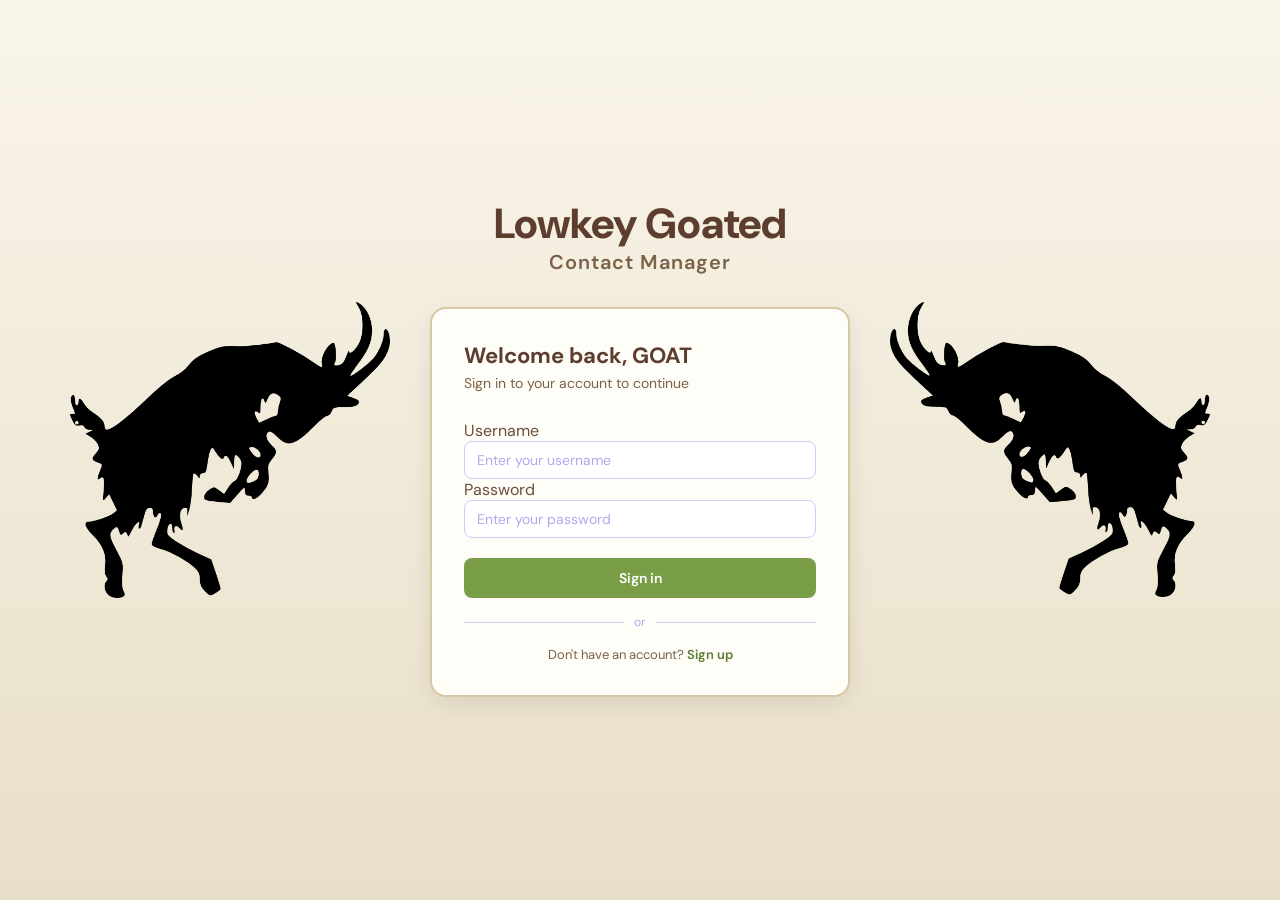
==== index.html @ 7cedb3e1 "Update index.html" ====
<!DOCTYPE html>
<html lang="en">
<head>
    <title>Contact Manager</title>
    <script type="text/javascript" src="js/md5.js"></script>
    <script type="text/javascript" src="js/code.js"></script>

    <link href="https://fonts.googleapis.com/css2?family=DM+Sans:wght@400;500;600&display=swap" rel="stylesheet">
    <style>
        * {
            box-sizing: border-box;
            margin: 0;
            padding: 0;
            font-family: 'DM Sans', sans-serif;
        }

        body {
            background: linear-gradient(180deg, #F9F5E9 0%, #E8DFC9 100%);
            display: flex;
            flex-direction: column;
            align-items: center;
            justify-content: center;
            min-height: 100vh;
        }

        /* brand header */
        #brand {
    display: flex;
    flex-direction: column;
    align-items: center;
    margin-bottom: 2rem;
}

#brand-main {
    font-size: 42px;
    font-weight: 800;
    color: #5C3D2E;
    line-height: 1;
}

#brand-sub {
    font-size: 20px;
    font-weight: 600;
    color: #7A6248;
    margin-top: 4px;
    letter-spacing: 1px;
}
        #brand-center {
            display: flex;
            align-items: center;
            gap: 12px;
        }

        /* login card */
        #loginDiv {
            background-color: #FFFDF7;
            border: 2px solid #D7C7A5;
            border-radius: 16px;
            padding: 2rem;
            width: 100%;
            max-width: 420px;
            box-shadow: 0 8px 24px rgba(0,0,0,0.08);
        }

        #inner-title {
            display: block;
            font-size: 22px;
            font-weight: 700;
            color: #5C3D2E;
            margin-bottom: 4px;
        }

        #login-subtitle {
            display: block;
            font-size: 14px;
            color: #7A6248;
            margin-bottom: 1.75rem;
        }

        /* labels */
        .field-label {
           color: #6B4F3A;
       }

        /* inputs */
        #loginName,
        #loginPassword {
            width: 100%;
            height: 38px;
            padding: 0 12px;
            border: 1.5px solid #CECBF6;
            border-radius: 8px;
            background-color: #FFFFFF;
            color: #26215C;
            font-family: 'DM Sans', sans-serif;
            font-size: 14px;
            outline: none;
            color-scheme: light;
        }

        #loginName::placeholder,
        #loginPassword::placeholder {
            color: #AFA9EC;
        }

        #loginName:focus,
        #loginPassword:focus {
           border-color: #7A9E48;
           box-shadow: 0 0 0 3px #E8F2D8;
}

        /* sign in button */
        #loginButton {
            width: 100%;
            height: 40px;
            margin-top: 1.25rem;
            background-color: #7A9E48;
            color: #FFFFFF;
            border: none;
            border-radius: 8px;
            font-family: 'DM Sans', sans-serif;
            font-size: 14px;
            font-weight: 600;
            cursor: pointer;
        }

        #loginButton:hover {
            background-color: #5F7C36;
        }

        #loginResult {
            display: block;
            font-size: 13px;
            color: #D85A30;
            margin-top: 8px;
            text-align: center;
        }

        /* divider */
        #divider {
            display: flex;
            align-items: center;
            gap: 10px;
            margin: 1rem 0;
        }

        #divider hr {
            flex: 1;
            border: none;
            border-top: 0.5px solid #CECBF6;
        }

        #divider span {
            font-size: 12px;
            color: #AFA9EC;
        }

        /* sign up section */
        #signupDiv {
            text-align: center;
            font-size: 13px;
            color: #7A6248;
            background: none !important;
            border: none !important;
            padding: 0 !important;
            margin: 0 !important;
            width: auto !important;
        }

        #signupButton {
            background: none;
            border: none;
            color: #5F7C36;
            font-family: 'DM Sans', sans-serif;
            font-size: 13px;
            font-weight: 600;
            cursor: pointer;
            padding: 0;
        }

        #signupButton:hover {
            text-decoration: underline;
        }
#pageLayout {
    display: flex;
    align-items: center;
    justify-content: center;
    gap: 40px;
    width: 100%;
    min-height: 100vh;
    padding: 20px;
}

#contentArea {
    display: flex;
    flex-direction: column;
    align-items: center;
}

.side-goat {
    width: 320px;
    max-width: 25vw;
    height: auto;
    user-select: none;
    pointer-events: none;
}

.right-goat {
    transform: scaleX(-1);
}
    </style>
</head>
<body>

    <div id="pageLayout">

    <img class="side-goat left-goat"
         src="images/JumpingGoat.png"
         alt="Goat" />

    <div id="contentArea">

        <div id="brand">
            <span id="brand-main">Lowkey Goated</span>
            <span id="brand-sub">Contact Manager</span>
        </div>

        <div id="loginDiv">
            <span id="inner-title">Welcome back, GOAT</span>
            <span id="login-subtitle">Sign in to your account to continue</span>

            <label class="field-label" for="loginName">Username</label>
            <input type="text" id="loginName" placeholder="Enter your username" />

            <label class="field-label" for="loginPassword">Password</label>
            <input type="password" id="loginPassword" placeholder="Enter your password" />

            <button type="button" id="loginButton" onclick="doLogin();">Sign in</button>
            <span id="loginResult"></span>

            <div id="divider">
                <hr /><span>or</span><hr />
            </div>

            <div id="signupDiv">
                Don't have an account?
                <button type="button" id="signupButton" onclick="doSignup();">Sign up</button>
            </div>
        </div>

    </div>

    <img class="side-goat right-goat"
         src="images/JumpingGoat.png"
         alt="Goat" />

</div>

</body>
</html>
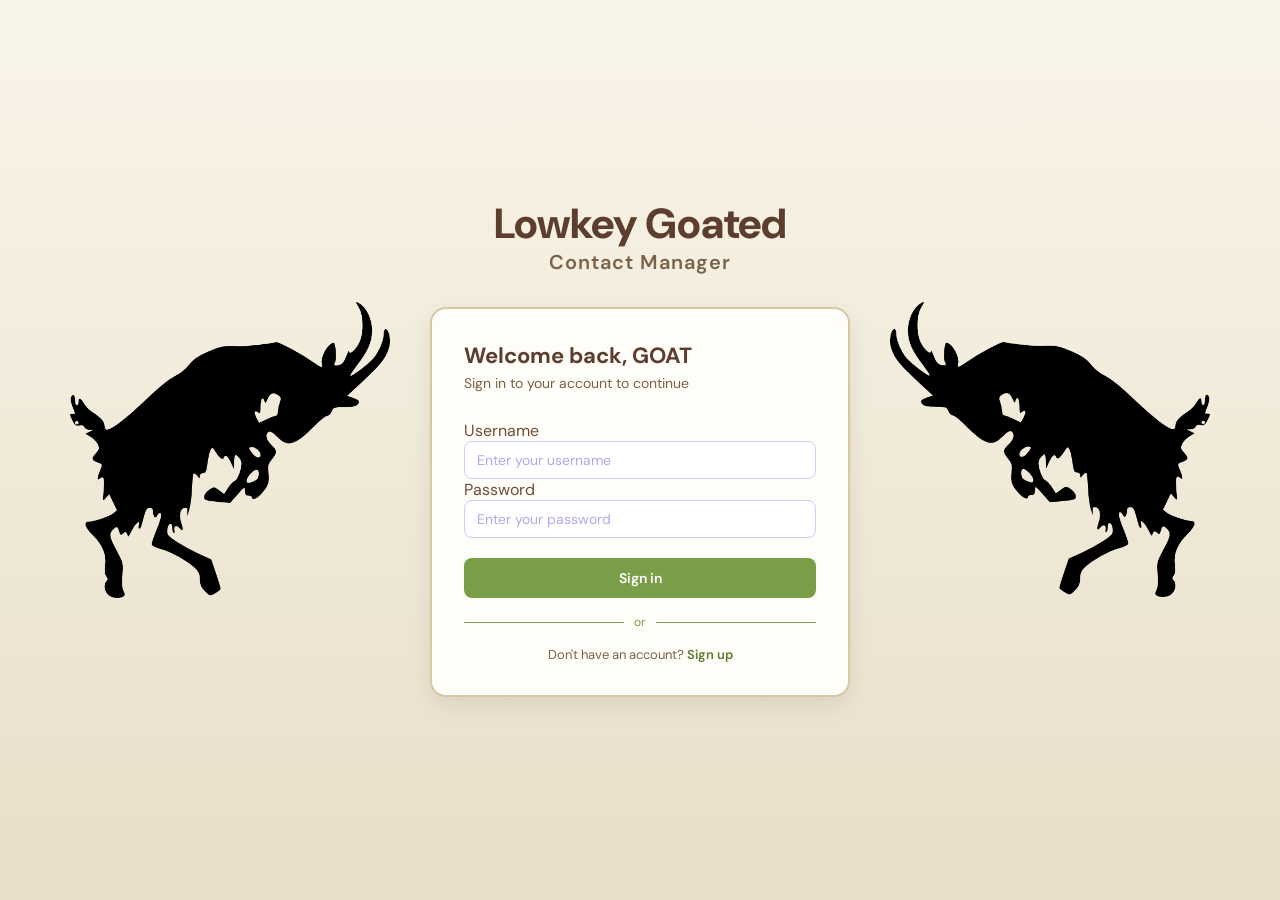
==== commit cbaec141: "Update index.html" ====
--- a/index.html
+++ b/index.html
@@ -147,12 +147,12 @@
         #divider hr {
             flex: 1;
             border: none;
-            border-top: 0.5px solid #CECBF6;
+            border-top: 0.5px solid #7A9E48;
         }
 
         #divider span {
             font-size: 12px;
-            color: #AFA9EC;
+            color: #7A9E48;
         }
 
         /* sign up section */
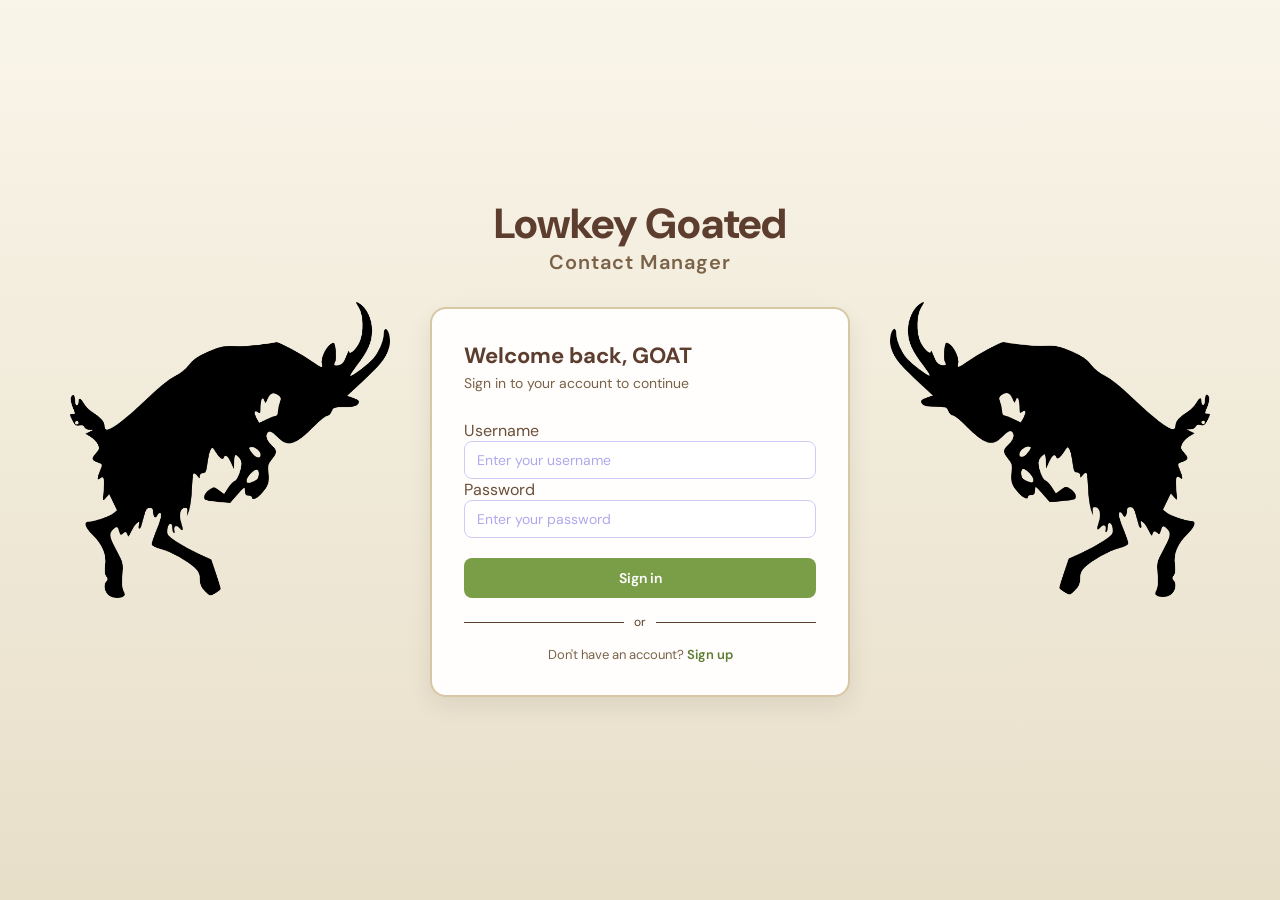
==== commit c03b7895: "Update index.html" ====
--- a/index.html
+++ b/index.html
@@ -53,7 +53,7 @@
 
         /* login card */
         #loginDiv {
-            background-color: #FFFDF7;
+            background-color: #FFFEFC;
             border: 2px solid #D7C7A5;
             border-radius: 16px;
             padding: 2rem;
@@ -147,12 +147,12 @@
         #divider hr {
             flex: 1;
             border: none;
-            border-top: 0.5px solid #7A9E48;
+            border-top: 0.5px solid #5C3D2E;
         }
 
         #divider span {
             font-size: 12px;
-            color: #7A9E48;
+            color: #5C3D2E;
         }
 
         /* sign up section */
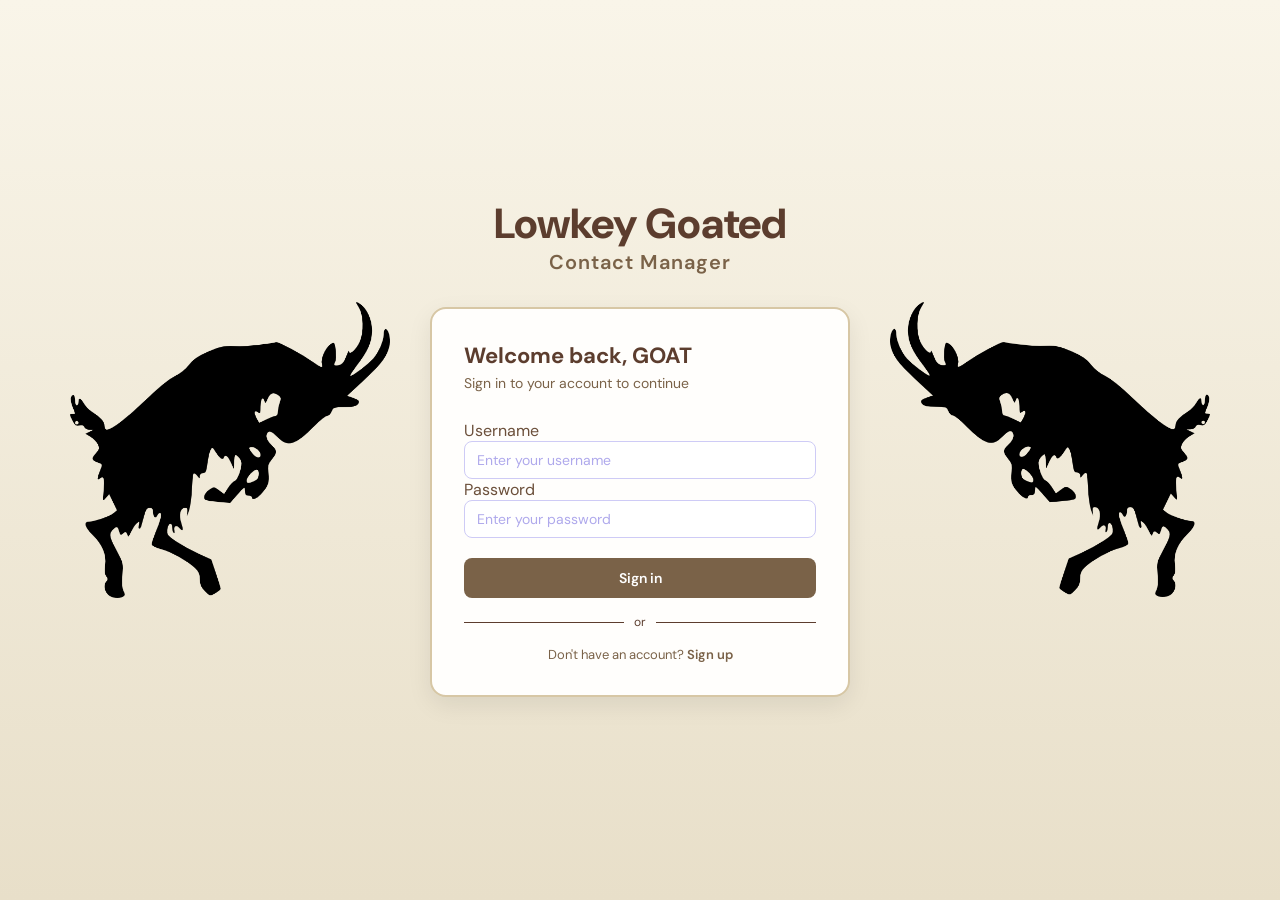
==== commit 9afa8457: "Update index.html" ====
--- a/index.html
+++ b/index.html
@@ -114,7 +114,7 @@
             width: 100%;
             height: 40px;
             margin-top: 1.25rem;
-            background-color: #7A9E48;
+            background-color: #7A6248;
             color: #FFFFFF;
             border: none;
             border-radius: 8px;
@@ -125,7 +125,7 @@
         }
 
         #loginButton:hover {
-            background-color: #5F7C36;
+            background-color: #5C3D2E;
         }
 
         #loginResult {
@@ -170,7 +170,7 @@
         #signupButton {
             background: none;
             border: none;
-            color: #5F7C36;
+            color: #7A6248;
             font-family: 'DM Sans', sans-serif;
             font-size: 13px;
             font-weight: 600;
